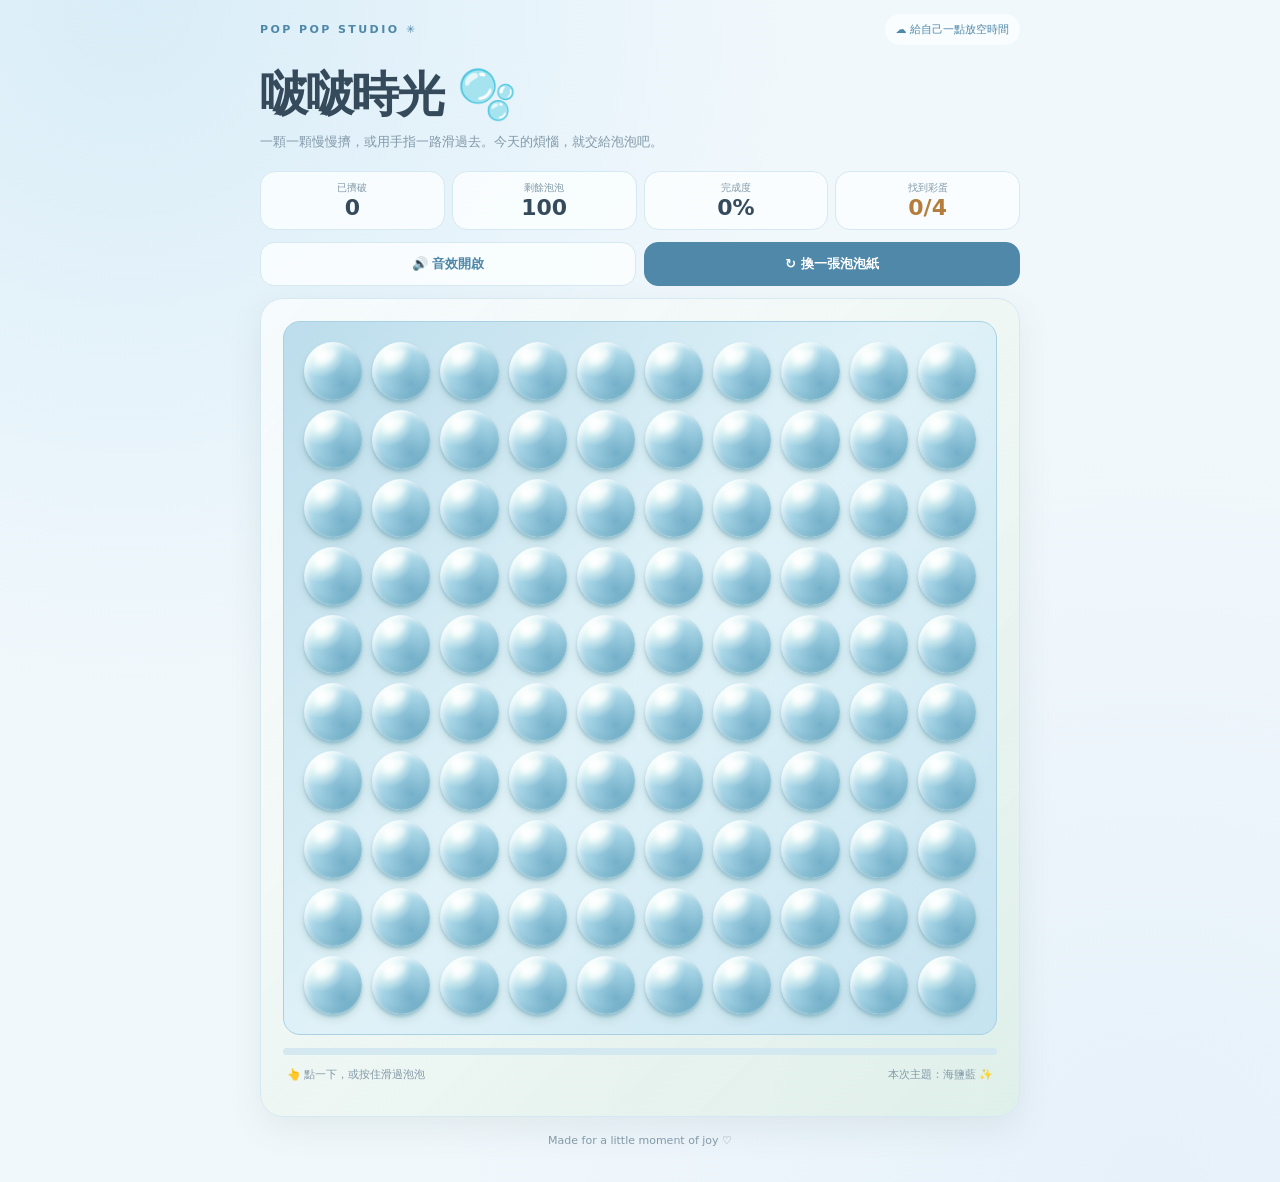
==== bubble-pop/index.html @ 57500ce2 "Add mobile-friendly bubble pop game" ====
<!doctype html>
<html lang="zh-Hant">
<head>
<meta charset="utf-8"><meta name="viewport" content="width=device-width,initial-scale=1,maximum-scale=1,viewport-fit=cover">
<meta name="theme-color" content="#f4f8f2"><meta name="apple-mobile-web-app-capable" content="yes"><meta name="apple-mobile-web-app-status-bar-style" content="default">
<title>啵啵時光｜療癒泡泡紙</title>
<style>
:root{--bg:#f4f8f2;--ink:#34443d;--muted:#82958a;--accent:#568a76;--card:#fffdf7;--border:#dce9df;--tray1:#ffffffaa;--tray2:#dceee3bb;--sheet1:#c9e4d6;--sheet2:#e3f3e9;--sheet3:#cce8d8;--sheetBorder:#afd2bf;--bubbleDark:#80b9a0;--bubbleMid:#addbc6;--bubbleLight:#d9f4e5;--bubbleShadow:#55957966;--popped1:#9bcab1;--popped2:#c0dfcb;--popped3:#dcefe0;--progress:#d7e8dc}
*{box-sizing:border-box}body{margin:0;min-height:100svh;padding:calc(14px + env(safe-area-inset-top)) 12px calc(24px + env(safe-area-inset-bottom));font-family:system-ui,-apple-system,"Noto Sans TC",sans-serif;color:var(--ink);background:radial-gradient(ellipse at 10% 0%,var(--glow1,#d9f0e5),transparent 42%),radial-gradient(ellipse at 90% 100%,var(--glow2,#f8e9dc),transparent 45%),var(--bg);transition:background .4s,color .3s}
main{max-width:760px;margin:auto}.head{display:flex;justify-content:space-between;align-items:center;gap:8px}.brand{font-size:11px;letter-spacing:.22em;color:var(--accent);font-weight:900}.pill{font-size:11px;background:var(--card);padding:8px 11px;border-radius:30px;color:var(--accent)}h1{font-size:clamp(32px,8vw,48px);margin:18px 0 4px;letter-spacing:-.05em}.sub{margin:0 0 18px;color:var(--muted);font-size:13px;line-height:1.7}
.stats{display:grid;grid-template-columns:repeat(4,1fr);gap:7px;margin-bottom:12px}.stat{background:var(--card);border:1px solid var(--border);border-radius:15px;padding:9px 7px;text-align:center;min-width:0}.stat small{display:block;color:var(--muted);font-size:10px}.stat strong{display:block;font-size:22px;font-weight:850;font-variant-numeric:tabular-nums}.stat.egg strong{color:#b47d3c}
.actions{display:flex;gap:8px;margin-bottom:12px}.btn{flex:1;border:1px solid var(--border);border-radius:14px;padding:12px 8px;background:var(--card);color:var(--accent);font:700 13px system-ui;touch-action:manipulation}.btn.primary{background:var(--accent);border-color:var(--accent);color:white}
.tray{padding:12px;border-radius:23px;background:linear-gradient(135deg,var(--tray1),var(--tray2));border:1px solid var(--border);box-shadow:0 12px 35px #45645518}.sheet{padding:10px;border-radius:17px;background:linear-gradient(130deg,var(--sheet1),var(--sheet2) 48%,var(--sheet3));border:1px solid var(--sheetBorder);touch-action:none;user-select:none;-webkit-user-select:none}
.grid{display:grid;grid-template-columns:repeat(7,minmax(0,1fr));gap:7px}.bubble{display:block;position:relative;width:100%;aspect-ratio:1;border:0;border-radius:50%;padding:0;background:radial-gradient(circle at 29% 21%,#ffffffef 0 6%,#f5fff9cc 12%,transparent 38%),radial-gradient(circle at 67% 72%,var(--bubbleDark),var(--bubbleMid) 50%,var(--bubbleLight) 78%,#fff 96%);box-shadow:inset -3px -5px 7px var(--bubbleShadow),inset 2px 2px 5px #ffffffdb,0 3px 3px var(--bubbleShadow),0 6px 8px #608b8030;touch-action:none;transition:transform .12s,background .12s}.bubble:after{content:"";position:absolute;width:39%;height:20%;top:15%;left:18%;border-radius:50%;background:#fff9;filter:blur(2px);transform:rotate(-31deg)}.bubble.popped{transform:scale(.84);background:radial-gradient(ellipse at 52% 54%,var(--popped1),var(--popped2) 58%,var(--popped3));box-shadow:inset 2px 3px 9px var(--bubbleShadow),inset -2px -3px 5px #ffffff7c}.bubble.popped:after{opacity:0}
.progress{height:7px;margin-top:13px;border-radius:8px;background:var(--progress);overflow:hidden}.progress>div{height:100%;width:0;background:var(--accent);transition:width .2s}.foot{display:flex;justify-content:space-between;gap:8px;flex-wrap:wrap;color:var(--muted);font-size:11px;padding:12px 4px}.note{text-align:center;font-size:11px;color:var(--muted);margin-top:17px}
.toast{position:fixed;inset:0;z-index:5;display:grid;place-items:center;padding:20px;background:#263b3266;opacity:0;visibility:hidden;transition:.2s}.toast.show{opacity:1;visibility:visible}.modal{width:min(360px,100%);padding:26px 22px;border-radius:25px;background:linear-gradient(145deg,#fffdf8,#fff0d9);text-align:center;box-shadow:0 20px 60px #1c352d55;transform:scale(.94);transition:.2s}.toast.show .modal{transform:scale(1)}.eggicon{font-size:60px;display:block;animation:bob .6s ease-in-out infinite alternate}.modal h2{color:#9b7041;margin:8px 0}.modal p{color:#7e7468;font-size:14px;line-height:1.7;margin:0}.modal button{margin-top:18px;border:0;border-radius:13px;padding:12px 25px;background:#678c79;color:white;font-weight:800}@keyframes bob{to{transform:translateY(-8px) rotate(7deg)}}.spark{position:fixed;z-index:6;pointer-events:none;font-size:21px;animation:fly .85s ease-out forwards}@keyframes fly{to{opacity:0;transform:translate(var(--x),var(--y)) scale(1.5)}}.win{position:fixed;inset:0;z-index:4;display:none;place-items:center;pointer-events:none}.win.show{display:grid}.win span{background:#fffdf2ed;padding:20px 26px;border-radius:20px;font-size:22px;font-weight:900;box-shadow:0 12px 35px #476b5542}
@media(min-width:600px){.grid{grid-template-columns:repeat(10,minmax(0,1fr));gap:10px}.tray{padding:22px}.sheet{padding:20px}}
@media(prefers-reduced-motion:reduce){*,*:before,*:after{animation:none!important;transition:none!important}}
</style></head>
<body><main>
<div class="head"><span class="brand">POP POP STUDIO ✳</span><span class="pill">☁ 給自己一點放空時間</span></div>
<h1>啵啵時光 🫧</h1><p class="sub">一顆一顆慢慢擠，或用手指一路滑過去。今天的煩惱，就交給泡泡吧。</p>
<div class="stats"><div class="stat"><small>已擠破</small><strong id="count">0</strong></div><div class="stat"><small>剩餘泡泡</small><strong id="left">98</strong></div><div class="stat"><small>完成度</small><strong id="pct">0%</strong></div><div class="stat egg"><small>找到彩蛋</small><strong id="eggs">0/0</strong></div></div>
<div class="actions"><button class="btn" id="sound">🔊 音效開啟</button><button class="btn primary" id="reset">↻ 換一張泡泡紙</button></div>
<section class="tray"><div class="sheet" id="sheet"><div class="grid" id="grid" aria-label="泡泡紙"></div></div><div class="win" id="win"><span>✨ 全部擠完啦！🎉</span></div><div class="progress"><div id="bar"></div></div><div class="foot"><span>👆 點一下，或按住滑過泡泡</span><span id="msg">每一聲啵，都是小小的快樂。</span></div></section>
<p class="note">Made for a little moment of joy ♡</p></main>
<div class="toast" id="toast" role="dialog" aria-modal="true"><div class="modal"><span class="eggicon" id="eggicon">🥚</span><h2 id="eggt">發現隱藏彩蛋！</h2><p id="eggm">今天好運爆棚！</p><button id="close">收下好運 ♡</button></div></div>
<script>
(()=>{'use strict';
const $=id=>document.getElementById(id),grid=$('grid'),sheet=$('sheet'),toast=$('toast');const total=window.matchMedia('(max-width:599px)').matches?98:100;
const messages=[['🥚','今天好運爆棚！','小小幸運正在靠近你，記得保持好心情。'],['💰','財運大開！','願好事和好運都朝你靠攏。'],['❤️','今天也要開心喔！','辛苦了，給自己一個大大的微笑。'],['🎁','神秘驚喜！','生活偶爾需要一點意想不到的小禮物。'],['🏆','隱藏版幸運玩家！','恭喜解鎖稀有彩蛋，你今天真的很可以！']];
const themes=[
['薄荷奶霜','#f4f8f2','#d9f0e5','#f8e9dc','#34443d','#82958a','#568a76','#fffdf7dc','#dce9df','#c9e4d6','#e3f3e9','#cce8d8','#afd2bf','#80b9a0','#addbc6','#d9f4e5','#55957966','#9bcab1','#c0dfcb','#dcefe0','#d7e8dc'],
['蜜桃蘇打','#fff5f0','#ffe0d5','#fce9f1','#59413e','#a1847d','#c97869','#fffdf9dc','#f3d9d0','#f5cfc4','#ffe7dc','#f4d4d0','#eabbb0','#d88f83','#f0b6a8','#ffe0d4','#c27e7066','#d9a49a','#f0c9bd','#f8e0d8','#f2d8d0'],
['薰衣草夢','#f7f4fc','#e6def8','#f4e5f3','#453d59','#9288a4','#8170ad','#fffdfbdf','#e5ddf1','#d8c9ee','#eee7f8','#d9d0ef','#c9b9e4','#a997d2','#c8b8eb','#e9e0ff','#8c78b966','#b6a7d4','#d5c9e9','#eee8f7','#e3dbef'],
['海鹽藍','#f1f8fc','#d9edf8','#e6f1fa','#354b5b','#8299a8','#4f88a8','#fbfeffdf','#d6e8f1','#bcddec','#e0f2f8','#c5e3f0','#a9d1e2','#75b0ca','#a7d5e6','#d8f1fa','#579bb566','#91c3d6','#b9dce9','#e0f2f7','#d3e8f1'],
['奶油芒果','#fff9ed','#ffedc7','#f9e8d8','#594a35','#a39477','#b58a3d','#fffef8df','#f0e2c4','#f2dfaa','#fff1c9','#f5e3b4','#e5d096','#d1ad58','#ead18a','#fff0bd','#b3944c66','#d7c080','#ecdda9','#f8edcf','#eee1bd']];
let lastTheme=-1,done=0,found=0,eggTotal=0,eggSet=new Set(),sound=true,audio=null,drag=false,last={x:0,y:0};
function theme(){let n=Math.floor(Math.random()*themes.length);if(n===lastTheme)n=(n+1+Math.floor(Math.random()*(themes.length-1)))%themes.length;lastTheme=n;let t=themes[n],r=document.documentElement.style;let keys=['name','bg','glow1','glow2','ink','muted','accent','card','border','sheet1','sheet2','sheet3','sheetBorder','bubbleDark','bubbleMid','bubbleLight','bubbleShadow','popped1','popped2','popped3','progress'];keys.forEach((k,i)=>{if(k==='glow1'||k==='glow2')r.setProperty('--'+k,t[i]);else r.setProperty('--'+k,t[i])});$('msg').textContent='本次主題：'+t[0]+' ✨';document.querySelector('meta[name="theme-color"]').content=t[1]}
function beep(egg=false){if(!sound)return;try{audio??=new(window.AudioContext||window.webkitAudioContext)();if(audio.state==='suspended')audio.resume();let now=audio.currentTime,notes=egg?[523,659,784]:[330+Math.random()*80,100];notes.forEach((f,i)=>{let o=audio.createOscillator(),g=audio.createGain();o.type=egg?'sine':'triangle';o.frequency.setValueAtTime(f,now+i*(egg?.09:0));if(!egg)o.frequency.exponentialRampToValueAtTime(90,now+.075);g.gain.setValueAtTime(.001,now+i*(egg?.09:0));g.gain.exponentialRampToValueAtTime(egg?.12:.16,now+i*(egg?.09:0)+.01);g.gain.exponentialRampToValueAtTime(.001,now+i*(egg?.09:0)+.2);o.connect(g);g.connect(audio.destination);o.start(now+i*(egg?.09:0));o.stop(now+i*(egg?.09:0)+.21)})}catch(e){}}
function stats(){ $('count').textContent=done;$('left').textContent=total-done;$('pct').textContent=Math.round(done/total*100)+'%';$('eggs').textContent=found+'/'+eggTotal;$('bar').style.width=(done/total*100)+'%';if(done===total)$('win').classList.add('show')}
function spark(){['✨','⭐','💛','🎉'].forEach((s,i)=>{for(let j=0;j<3;j++){let e=document.createElement('span');e.className='spark';e.textContent=s;e.style.left='50%';e.style.top='48%';e.style.setProperty('--x',(Math.random()*240-120)+'px');e.style.setProperty('--y',(Math.random()*220-110)+'px');document.body.append(e);setTimeout(()=>e.remove(),900)}})}
function reveal(){found++;let m=messages[Math.floor(Math.random()*messages.length)];$('eggicon').textContent=m[0];$('eggt').textContent=m[1];$('eggm').textContent=m[2];toast.classList.add('show');spark();beep(true)}
function pop(b){if(!b||b.classList.contains('popped'))return;b.classList.add('popped');let i=+b.dataset.i;b.setAttribute('aria-pressed','true');done++;beep();if(eggSet.has(i)){eggSet.delete(i);reveal()}stats()}
function hit(x,y){let b=document.elementFromPoint(x,y)?.closest('.bubble');if(b&&grid.contains(b))pop(b)}
function sweep(x1,y1,x2,y2){let d=Math.hypot(x2-x1,y2-y1),steps=Math.max(1,Math.ceil(d/13));for(let i=0;i<=steps;i++){let k=i/steps;hit(x1+(x2-x1)*k,y1+(y2-y1)*k)}}
sheet.addEventListener('pointerdown',e=>{if(e.pointerType==='mouse'&&e.button!==0)return;drag=true;last={x:e.clientX,y:e.clientY};hit(e.clientX,e.clientY);try{sheet.setPointerCapture(e.pointerId)}catch{}});
sheet.addEventListener('pointermove',e=>{if(!drag)return;sweep(last.x,last.y,e.clientX,e.clientY);last={x:e.clientX,y:e.clientY}});['pointerup','pointercancel','lostpointercapture'].forEach(ev=>sheet.addEventListener(ev,()=>drag=false));window.addEventListener('blur',()=>drag=false);
function reset(){theme();done=found=0;eggTotal=3+Math.floor(Math.random()*3);eggSet=new Set();while(eggSet.size<eggTotal)eggSet.add(Math.floor(Math.random()*total));toast.classList.remove('show');$('win').classList.remove('show');grid.innerHTML='';let f=document.createDocumentFragment();for(let i=0;i<total;i++){let b=document.createElement('button');b.className='bubble';b.type='button';b.dataset.i=i;b.setAttribute('aria-label','泡泡 '+(i+1));b.setAttribute('aria-pressed','false');f.append(b)}grid.append(f);stats()}
$('reset').addEventListener('click',reset);$('sound').addEventListener('click',()=>{sound=!sound;$('sound').textContent=sound?'🔊 音效開啟':'🔇 音效關閉'});$('close').addEventListener('click',()=>toast.classList.remove('show'));toast.addEventListener('click',e=>{if(e.target===toast)toast.classList.remove('show')});reset();
})();
</script></body></html>
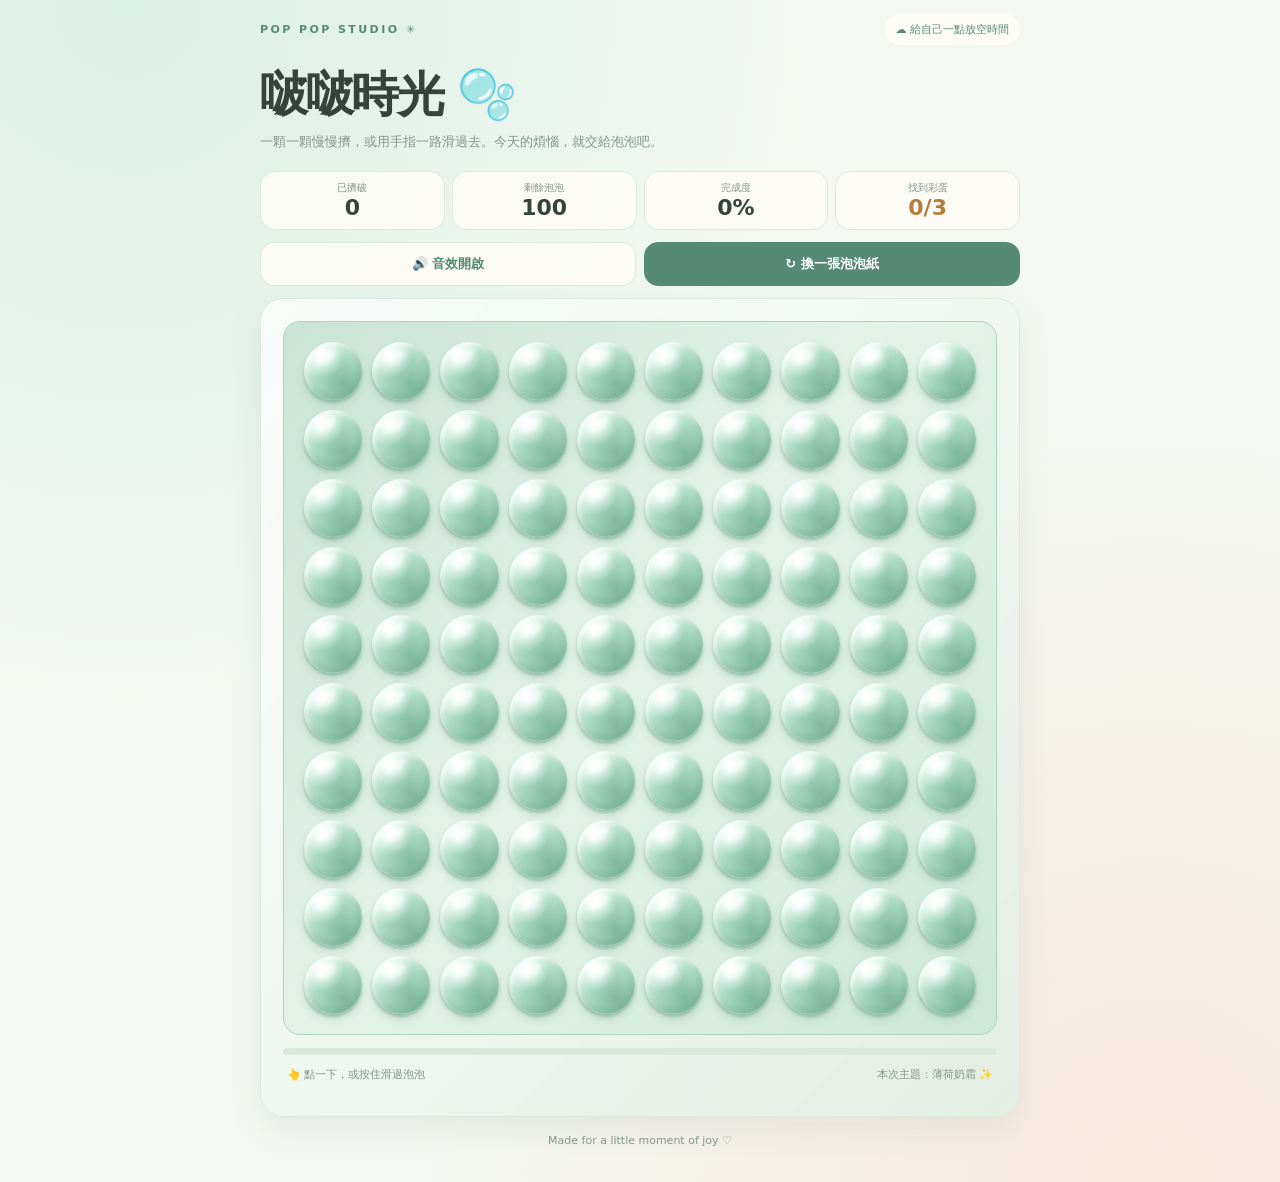
==== commit 6c312c86: "Refresh bubble icon cache and mobile icon metadata" ====
--- a/bubble-pop/index.html
+++ b/bubble-pop/index.html
@@ -2,7 +2,7 @@
 <html lang="zh-Hant">
 <head>
 <meta charset="utf-8"><meta name="viewport" content="width=device-width,initial-scale=1,maximum-scale=1,viewport-fit=cover">
-<meta name="theme-color" content="#f4f8f2"><meta name="apple-mobile-web-app-capable" content="yes"><meta name="apple-mobile-web-app-status-bar-style" content="default">
+<meta name="theme-color" content="#f4f8f2"><link rel="icon" type="image/svg+xml" href="./bubble-icon.svg?v=2"><link rel="apple-touch-icon" sizes="180x180" href="./bubble-icon.svg?v=2"><meta name="apple-mobile-web-app-capable" content="yes"><meta name="apple-mobile-web-app-status-bar-style" content="default">
 <title>啵啵時光｜療癒泡泡紙</title>
 <style>
 :root{--bg:#f4f8f2;--ink:#34443d;--muted:#82958a;--accent:#568a76;--card:#fffdf7;--border:#dce9df;--tray1:#ffffffaa;--tray2:#dceee3bb;--sheet1:#c9e4d6;--sheet2:#e3f3e9;--sheet3:#cce8d8;--sheetBorder:#afd2bf;--bubbleDark:#80b9a0;--bubbleMid:#addbc6;--bubbleLight:#d9f4e5;--bubbleShadow:#55957966;--popped1:#9bcab1;--popped2:#c0dfcb;--popped3:#dcefe0;--progress:#d7e8dc}
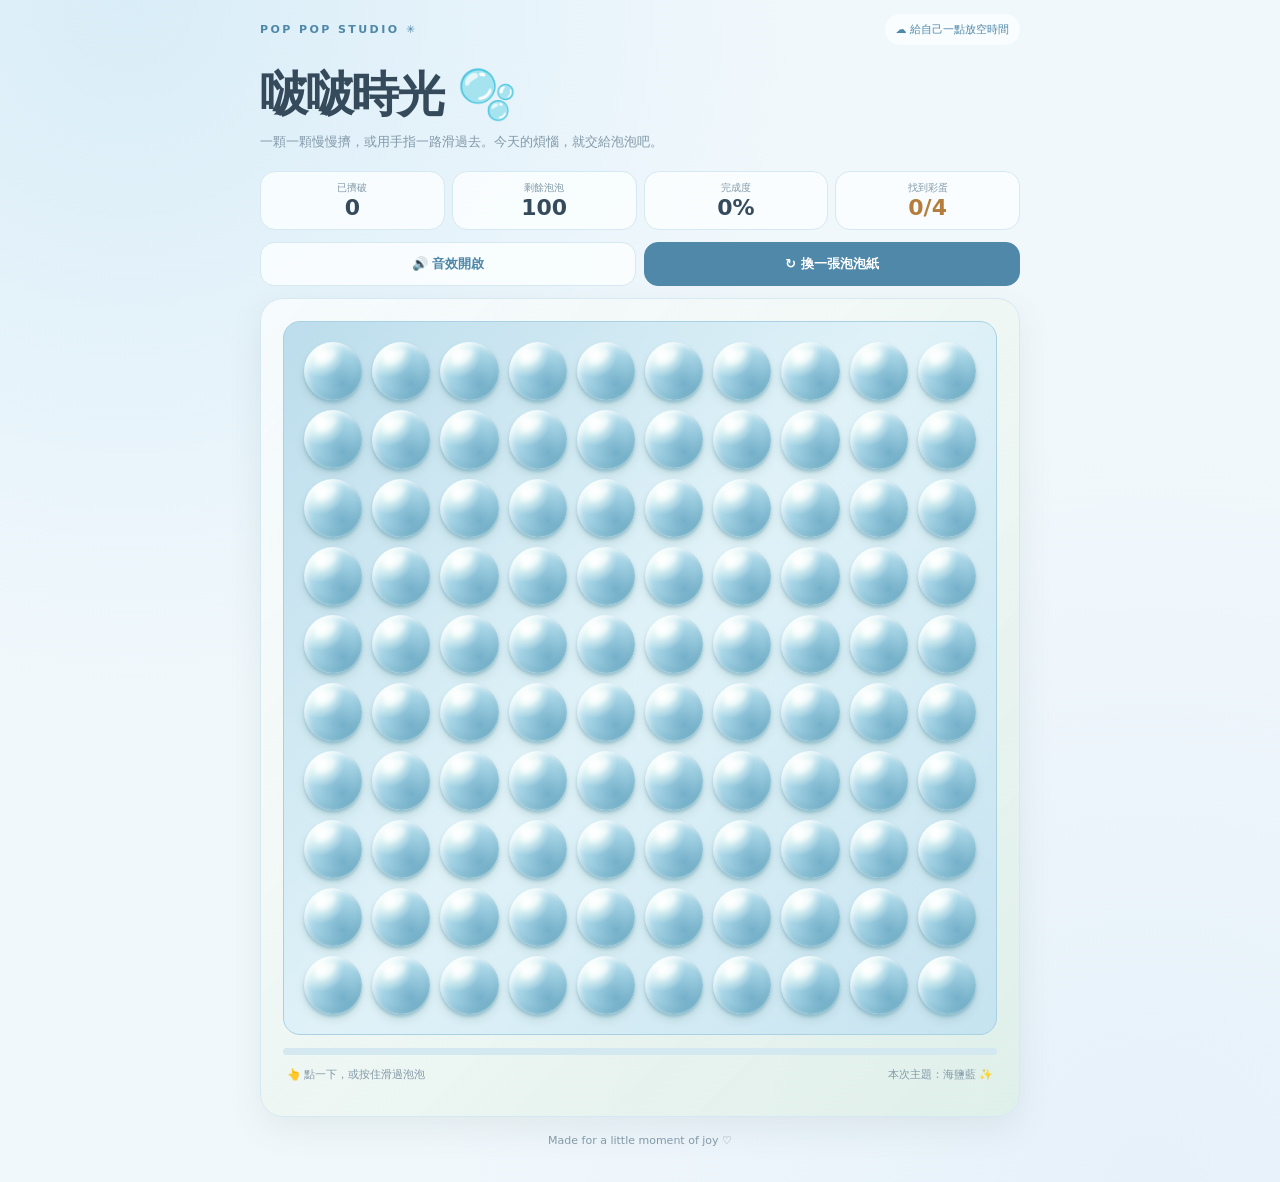
==== commit 852c67ad: "Use PNG bubble icon for browser and iPhone home screen" ====
--- a/bubble-pop/index.html
+++ b/bubble-pop/index.html
@@ -2,7 +2,7 @@
 <html lang="zh-Hant">
 <head>
 <meta charset="utf-8"><meta name="viewport" content="width=device-width,initial-scale=1,maximum-scale=1,viewport-fit=cover">
-<meta name="theme-color" content="#f4f8f2"><link rel="icon" type="image/svg+xml" href="./bubble-icon.svg?v=2"><link rel="apple-touch-icon" sizes="180x180" href="./bubble-icon.svg?v=2"><meta name="apple-mobile-web-app-capable" content="yes"><meta name="apple-mobile-web-app-status-bar-style" content="default">
+<meta name="theme-color" content="#f4f8f2"><link rel="icon" type="image/png" sizes="180x180" href="./bubble-icon.png?v=3"><link rel="apple-touch-icon" sizes="180x180" href="./bubble-icon.png?v=3"><meta name="apple-mobile-web-app-capable" content="yes"><meta name="apple-mobile-web-app-status-bar-style" content="default">
 <title>啵啵時光｜療癒泡泡紙</title>
 <style>
 :root{--bg:#f4f8f2;--ink:#34443d;--muted:#82958a;--accent:#568a76;--card:#fffdf7;--border:#dce9df;--tray1:#ffffffaa;--tray2:#dceee3bb;--sheet1:#c9e4d6;--sheet2:#e3f3e9;--sheet3:#cce8d8;--sheetBorder:#afd2bf;--bubbleDark:#80b9a0;--bubbleMid:#addbc6;--bubbleLight:#d9f4e5;--bubbleShadow:#55957966;--popped1:#9bcab1;--popped2:#c0dfcb;--popped3:#dcefe0;--progress:#d7e8dc}
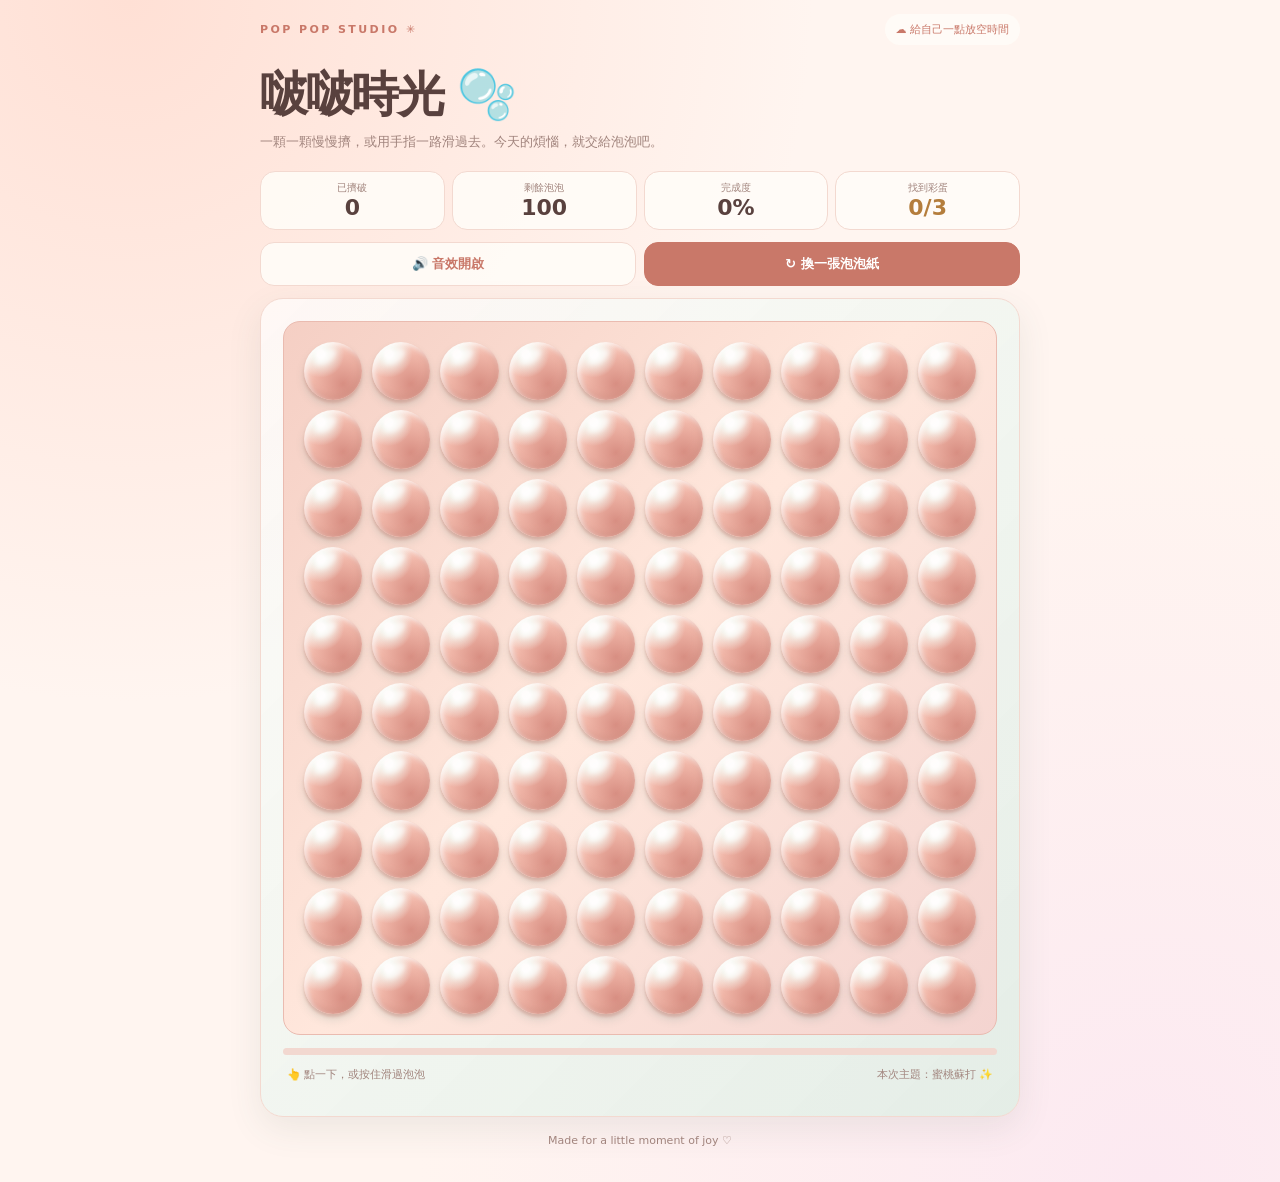
==== commit 4512459a: "Make bubble pop sound more realistic" ====
--- a/bubble-pop/index.html
+++ b/bubble-pop/index.html
@@ -37,7 +37,11 @@
 ['奶油芒果','#fff9ed','#ffedc7','#f9e8d8','#594a35','#a39477','#b58a3d','#fffef8df','#f0e2c4','#f2dfaa','#fff1c9','#f5e3b4','#e5d096','#d1ad58','#ead18a','#fff0bd','#b3944c66','#d7c080','#ecdda9','#f8edcf','#eee1bd']];
 let lastTheme=-1,done=0,found=0,eggTotal=0,eggSet=new Set(),sound=true,audio=null,drag=false,last={x:0,y:0};
 function theme(){let n=Math.floor(Math.random()*themes.length);if(n===lastTheme)n=(n+1+Math.floor(Math.random()*(themes.length-1)))%themes.length;lastTheme=n;let t=themes[n],r=document.documentElement.style;let keys=['name','bg','glow1','glow2','ink','muted','accent','card','border','sheet1','sheet2','sheet3','sheetBorder','bubbleDark','bubbleMid','bubbleLight','bubbleShadow','popped1','popped2','popped3','progress'];keys.forEach((k,i)=>{if(k==='glow1'||k==='glow2')r.setProperty('--'+k,t[i]);else r.setProperty('--'+k,t[i])});$('msg').textContent='本次主題：'+t[0]+' ✨';document.querySelector('meta[name="theme-color"]').content=t[1]}
-function beep(egg=false){if(!sound)return;try{audio??=new(window.AudioContext||window.webkitAudioContext)();if(audio.state==='suspended')audio.resume();let now=audio.currentTime,notes=egg?[523,659,784]:[330+Math.random()*80,100];notes.forEach((f,i)=>{let o=audio.createOscillator(),g=audio.createGain();o.type=egg?'sine':'triangle';o.frequency.setValueAtTime(f,now+i*(egg?.09:0));if(!egg)o.frequency.exponentialRampToValueAtTime(90,now+.075);g.gain.setValueAtTime(.001,now+i*(egg?.09:0));g.gain.exponentialRampToValueAtTime(egg?.12:.16,now+i*(egg?.09:0)+.01);g.gain.exponentialRampToValueAtTime(.001,now+i*(egg?.09:0)+.2);o.connect(g);g.connect(audio.destination);o.start(now+i*(egg?.09:0));o.stop(now+i*(egg?.09:0)+.21)})}catch(e){}}
+function beep(egg=false){if(!sound)return;try{audio??=new(window.AudioContext||window.webkitAudioContext)();if(audio.state==='suspended')audio.resume();let now=audio.currentTime;if(egg){[523,659,784].forEach((f,i)=>{let o=audio.createOscillator(),g=audio.createGain(),t=now+i*.09;o.type='sine';o.frequency.setValueAtTime(f,t);g.gain.setValueAtTime(.001,t);g.gain.exponentialRampToValueAtTime(.12,t+.01);g.gain.exponentialRampToValueAtTime(.001,t+.2);o.connect(g);g.connect(audio.destination);o.start(t);o.stop(t+.21)});return}
+const duration=.105+Math.random()*.035, length=Math.ceil(audio.sampleRate*duration), buffer=audio.createBuffer(1,length,audio.sampleRate),data=buffer.getChannelData(0);let decay=Math.random()*.018+.045;for(let i=0;i<length;i++){let t=i/audio.sampleRate;data[i]=(Math.random()*2-1)*Math.exp(-t/decay)*(1-.18*Math.sin(t*2100))}
+let src=audio.createBufferSource(),filter=audio.createBiquadFilter(),gain=audio.createGain();src.buffer=buffer;filter.type='bandpass';filter.frequency.value=1750+Math.random()*950;filter.Q.value=.7;gain.gain.setValueAtTime(.001,now);gain.gain.exponentialRampToValueAtTime(.48,now+.003);gain.gain.exponentialRampToValueAtTime(.001,now+duration);src.connect(filter);filter.connect(gain);gain.connect(audio.destination);src.start(now);src.stop(now+duration);
+let thump=audio.createOscillator(),tg=audio.createGain();thump.type='sine';thump.frequency.setValueAtTime(210+Math.random()*65,now);thump.frequency.exponentialRampToValueAtTime(75,now+.045);tg.gain.setValueAtTime(.001,now);tg.gain.exponentialRampToValueAtTime(.16,now+.002);tg.gain.exponentialRampToValueAtTime(.001,now+.055);thump.connect(tg);tg.connect(audio.destination);thump.start(now);thump.stop(now+.06)
+}catch(e){}}
 function stats(){ $('count').textContent=done;$('left').textContent=total-done;$('pct').textContent=Math.round(done/total*100)+'%';$('eggs').textContent=found+'/'+eggTotal;$('bar').style.width=(done/total*100)+'%';if(done===total)$('win').classList.add('show')}
 function spark(){['✨','⭐','💛','🎉'].forEach((s,i)=>{for(let j=0;j<3;j++){let e=document.createElement('span');e.className='spark';e.textContent=s;e.style.left='50%';e.style.top='48%';e.style.setProperty('--x',(Math.random()*240-120)+'px');e.style.setProperty('--y',(Math.random()*220-110)+'px');document.body.append(e);setTimeout(()=>e.remove(),900)}})}
 function reveal(){found++;let m=messages[Math.floor(Math.random()*messages.length)];$('eggicon').textContent=m[0];$('eggt').textContent=m[1];$('eggm').textContent=m[2];toast.classList.add('show');spark();beep(true)}
